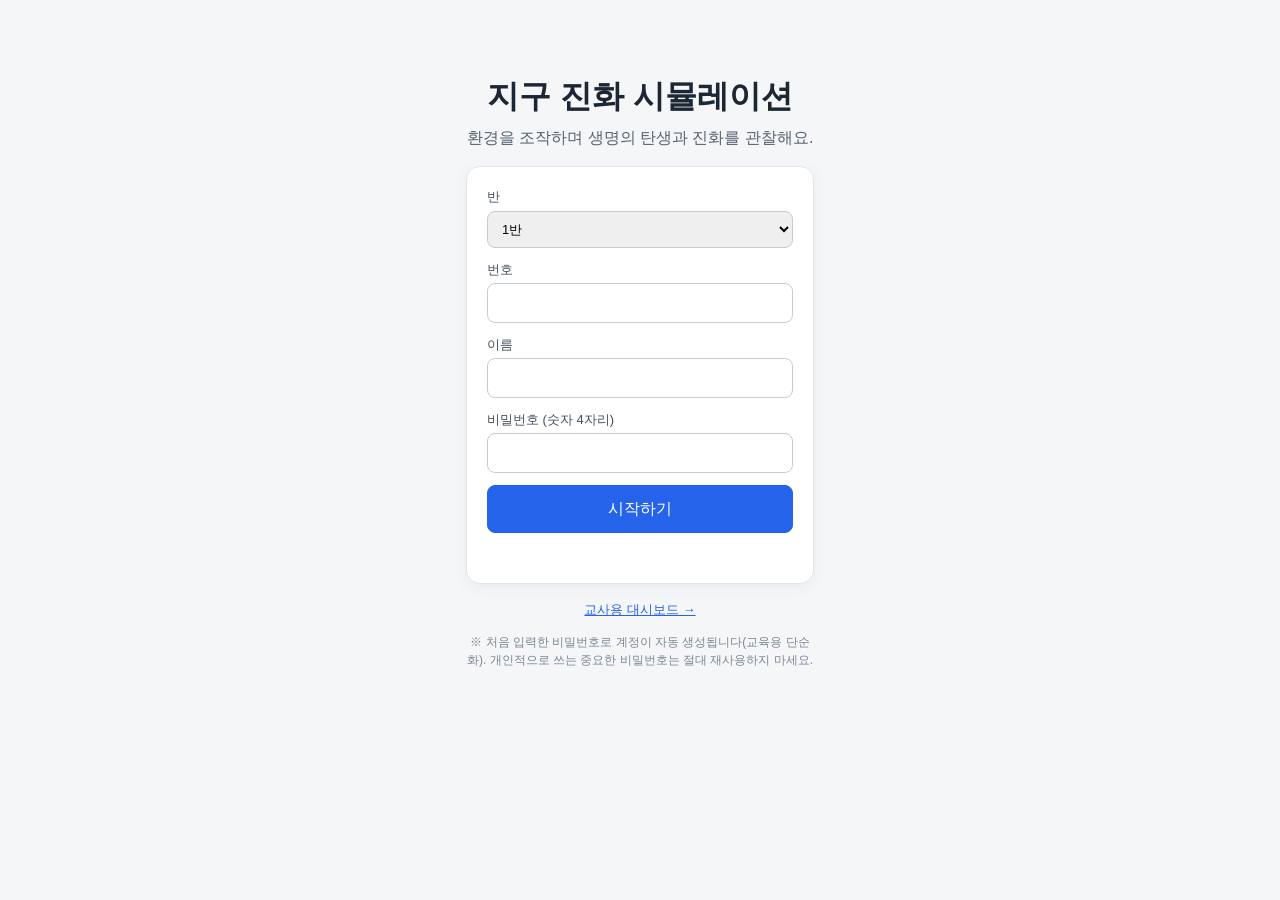
==== index.html @ 74429cf3 "Add files via upload" ====
<!doctype html>
<html lang="ko">
<head>
  <meta charset="utf-8">
  <meta name="viewport" content="width=device-width, initial-scale=1">
  <title>지구 진화 시뮬레이션 · 로그인</title>
  <link rel="stylesheet" href="css/style.css">
</head>
<body data-page="login">
  <div class="login-wrap">
    <h1>지구 진화 시뮬레이션</h1>
    <p class="sub">환경을 조작하며 생명의 탄생과 진화를 관찰해요.</p>

    <form id="loginForm" class="card">
      <label>반
        <select id="inClass"></select>
      </label>
      <label>번호
        <input id="inNumber" type="number" min="1" max="50" required>
      </label>
      <label>이름
        <input id="inName" type="text" autocomplete="off" required>
      </label>
      <label>비밀번호 (숫자 4자리)
        <input id="inPw" type="password" inputmode="numeric" pattern="[0-9]{4}" maxlength="4" required>
      </label>
      <button type="submit">시작하기</button>
      <p id="loginMsg" class="msg"></p>
    </form>

    <p class="teacher-link"><a href="teacher.html">교사용 대시보드 &rarr;</a></p>
    <p class="note">
      ※ 처음 입력한 비밀번호로 계정이 자동 생성됩니다(교육용 단순화).
      개인적으로 쓰는 중요한 비밀번호는 절대 재사용하지 마세요.
    </p>
  </div>

  <!-- 로드 순서 고정: config → sim → api → ui → main -->
  <script src="js/config.js"></script>
  <script src="js/sim.js"></script>
  <script src="js/api.js"></script>
  <script src="js/ui.js"></script>
  <script src="js/main.js"></script>
</body>
</html>
---- css/style.css ----
/* =====================================================================
 * style.css  —  세 화면(로그인 / 학생 / 교사) 공용 스타일
 * 순수 CSS만 사용. 반응형: 좁은 화면에서 1열로 접힘.
 * ===================================================================== */
* { box-sizing: border-box; }
body {
  margin: 0;
  font-family: "Pretendard", -apple-system, BlinkMacSystemFont, "Malgun Gothic", sans-serif;
  background: #f4f6f8;
  color: #1c2733;
  line-height: 1.5;
}
h1, h2, h3 { margin: 0 0 10px; }
h2 { font-size: 17px; }
h3 { font-size: 14px; color: #55636f; }
button {
  font: inherit;
  cursor: pointer;
  border: 1px solid #c3ccd6;
  background: #fff;
  border-radius: 8px;
  padding: 8px 12px;
}
button:hover { background: #eef2f6; }
button:disabled { opacity: .45; cursor: not-allowed; }
a { color: #2563eb; }

/* ---------- 로그인 / 게이트 ---------- */
.login-wrap {
  max-width: 380px;
  margin: 8vh auto;
  padding: 0 16px;
  text-align: center;
}
.login-wrap .sub { color: #55636f; margin-top: -4px; }
.card {
  background: #fff;
  border: 1px solid #e1e6ec;
  border-radius: 14px;
  padding: 20px;
  text-align: left;
  display: flex;
  flex-direction: column;
  gap: 12px;
  box-shadow: 0 4px 16px rgba(0,0,0,.05);
}
.card label { display: flex; flex-direction: column; font-size: 13px; gap: 4px; color: #44515d; }
.card input, .card select {
  font: inherit;
  padding: 9px 10px;
  border: 1px solid #c3ccd6;
  border-radius: 8px;
}
.card button { background: #2563eb; color: #fff; border-color: #2563eb; padding: 11px; }
.card button:hover { background: #1d4fd7; }
.msg { color: #c0392b; font-size: 13px; min-height: 18px; margin: 0; }
.note { color: #7a8794; font-size: 12px; margin-top: 14px; }
.teacher-link { margin-top: 16px; font-size: 13px; }

/* ---------- 상단바 ---------- */
.topbar {
  display: flex;
  justify-content: space-between;
  align-items: center;
  flex-wrap: wrap;
  gap: 8px;
  background: #10243b;
  color: #fff;
  padding: 10px 16px;
}
.topbar .tb-left { display: flex; align-items: center; gap: 10px; flex-wrap: wrap; }
.topbar .tb-right { display: flex; align-items: center; gap: 8px; flex-wrap: wrap; }
.topbar button { background: #24405f; color: #fff; border-color: #35557a; }
.topbar button:hover { background: #2f527a; }
.topbar .badge {
  background: #2f9e6e;
  padding: 2px 10px;
  border-radius: 999px;
  font-size: 13px;
}
.topbar .logout { color: #9cc4ff; font-size: 13px; }
.totalScore { font-size: 26px; font-weight: 700; }
.totalScore small { font-size: 13px; font-weight: 400; color: #9db4cc; }
.save-status { font-size: 12px; color: #9db4cc; }

/* ---------- 메인 그리드 ---------- */
.grid {
  display: grid;
  grid-template-columns: repeat(2, 1fr);
  gap: 14px;
  padding: 14px;
  max-width: 1100px;
  margin: 0 auto;
}
.panel {
  background: #fff;
  border: 1px solid #e1e6ec;
  border-radius: 12px;
  padding: 14px;
}
.hint { color: #7a8794; font-size: 12px; margin: 8px 0 0; }

/* ---------- 환경 게이지 ---------- */
.env-row, .score-row {
  display: grid;
  grid-template-columns: 96px 1fr 74px;
  align-items: center;
  gap: 8px;
  margin: 6px 0;
  font-size: 13px;
}
.env-name, .s-name { color: #44515d; }
.env-val, .s-val { text-align: right; font-variant-numeric: tabular-nums; }
.bar {
  background: #e9edf1;
  border-radius: 999px;
  height: 12px;
  overflow: hidden;
}
.bar.sm { height: 8px; }
.bar-fill {
  height: 100%;
  background: #4b7bec;
  border-radius: 999px;
  transition: width .5s ease;
}
.bar-fill.ok { background: #2f9e6e; }
.bar-fill.warn { background: #e59a3c; }

/* ---------- 분위기 배경 ---------- */
.mood {
  margin-top: 12px;
  height: 90px;
  border-radius: 10px;
  display: flex;
  align-items: flex-end;
  padding: 8px 10px;
  color: #10243b;
  font-size: 12px;
  background: linear-gradient(180deg, #bfe3ff, #a8d5b5);
  transition: background 1s ease;
}

/* ---------- 생물 카드 ---------- */
.species-grid {
  display: grid;
  grid-template-columns: repeat(2, 1fr);
  gap: 8px;
}
.sp-card {
  border: 1px solid #e6eaef;
  border-radius: 9px;
  padding: 8px 10px;
}
.sp-top { display: flex; justify-content: space-between; align-items: center; font-size: 13px; }
.sp-pop { font-size: 18px; font-weight: 700; font-variant-numeric: tabular-nums; }
.tag { font-size: 11px; padding: 1px 7px; border-radius: 999px; }
.st-none { background: #eceff2; color: #7a8794; }
.st-ext  { background: #f3d6d3; color: #b23b2e; }
.st-risk { background: #f7e2c4; color: #a9701f; }
.st-ok   { background: #d8ecdd; color: #2f7a52; }
.st-boom { background: #cfe3ff; color: #1f5bb5; }

/* ---------- 행동 버튼 ---------- */
.actions { display: flex; flex-wrap: wrap; gap: 8px; }
.actions button { background: #eef4ff; border-color: #b9cff0; }
.actions button:hover:not(:disabled) { background: #dfeafd; }

/* ---------- 점수 사유 / 퀘스트 / 로그 ---------- */
.reasons, .quests, .log { list-style: none; margin: 6px 0 0; padding: 0; font-size: 13px; }
.reasons li { padding: 2px 0; color: #44515d; }
.quests li { padding: 4px 0; border-bottom: 1px dashed #e6eaef; }
.quests li.q-done { color: #2f7a52; }
.log { max-height: 220px; overflow-y: auto; }
.log li { padding: 3px 0; border-bottom: 1px solid #f0f2f5; }
.log .lt { color: #9aa6b2; margin-right: 6px; font-variant-numeric: tabular-nums; }

/* ---------- 토스트 ---------- */
.toast {
  position: fixed;
  left: 50%;
  bottom: 24px;
  transform: translateX(-50%);
  background: #10243b;
  color: #fff;
  padding: 10px 18px;
  border-radius: 999px;
  font-size: 13px;
  z-index: 50;
}

/* ---------- 교사 테이블 ---------- */
.table-wrap { overflow-x: auto; }
table { border-collapse: collapse; width: 100%; font-size: 13px; }
th, td { border: 1px solid #e1e6ec; padding: 6px 8px; text-align: center; white-space: nowrap; }
th { background: #eef2f6; }
tbody tr { cursor: pointer; }
tbody tr:hover { background: #f0f6ff; }
.evt-item { display: inline-flex; gap: 4px; align-items: center; }
.evt-item select { font: inherit; padding: 6px; border-radius: 8px; border: 1px solid #c3ccd6; }
.auto { font-size: 12px; color: #9db4cc; display: inline-flex; gap: 4px; align-items: center; }
#btnLoginToggle.on  { background: #2f9e6e; border-color: #2f9e6e; color: #fff; }
#btnLoginToggle.off { background: #c0392b; border-color: #c0392b; color: #fff; }
#dash > .panel, #dash > .topbar { max-width: 1100px; margin: 0 auto; }
#dash > .panel { margin-top: 14px; }
.kv { display: grid; grid-template-columns: 120px 1fr; gap: 4px 10px; font-size: 13px; }
.kv div:nth-child(odd) { color: #55636f; }

/* ---------- 반응형 ---------- */
@media (max-width: 720px) {
  .grid { grid-template-columns: 1fr; }
  .species-grid { grid-template-columns: 1fr 1fr; }
}
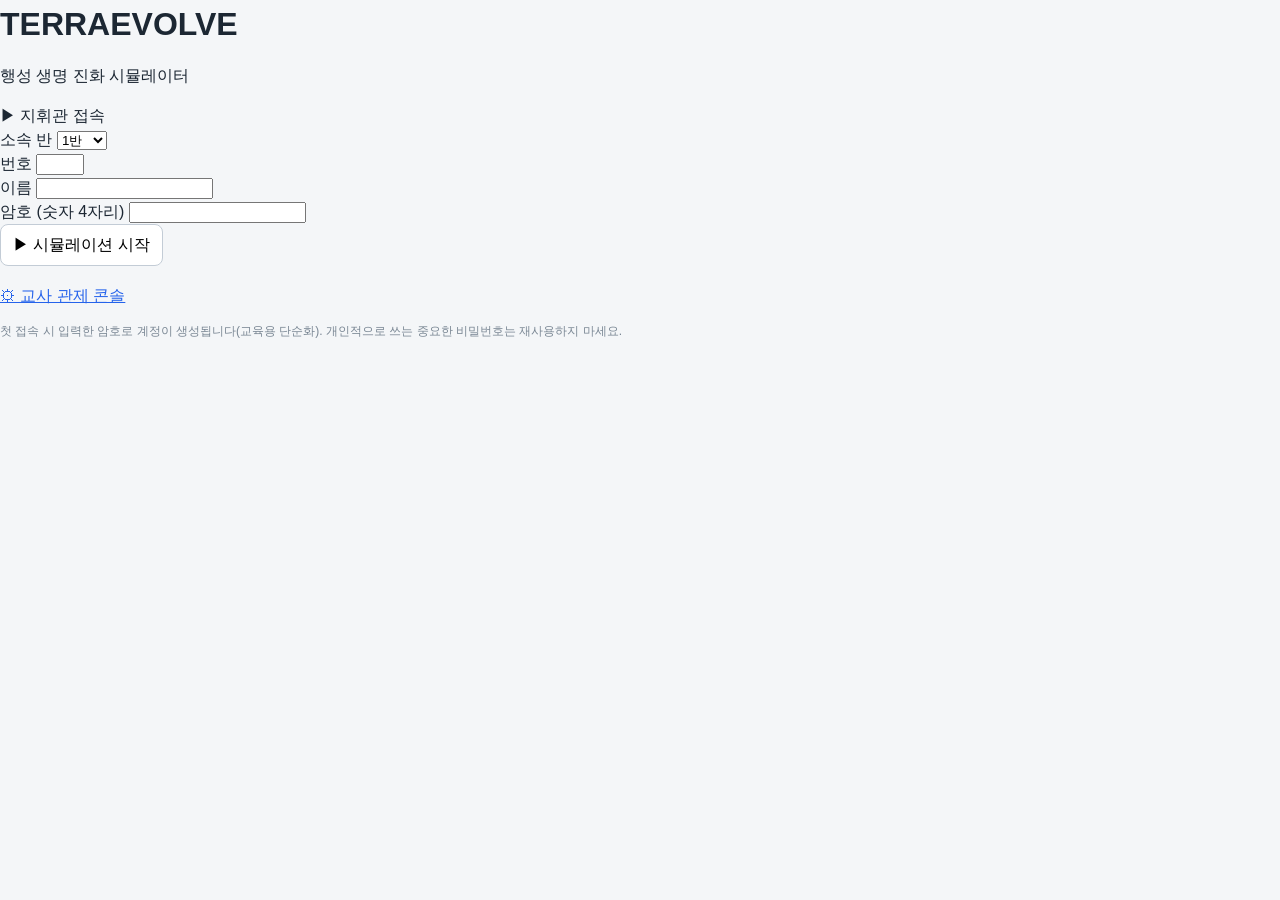
==== commit e2bd31e7: "Add files via upload" ====
--- a/index.html
+++ b/index.html
@@ -3,39 +3,55 @@
 <head>
   <meta charset="utf-8">
   <meta name="viewport" content="width=device-width, initial-scale=1">
-  <title>지구 진화 시뮬레이션 · 로그인</title>
+  <title>TERRAEVOLVE · 접속</title>
   <link rel="stylesheet" href="css/style.css">
 </head>
 <body data-page="login">
-  <div class="login-wrap">
-    <h1>지구 진화 시뮬레이션</h1>
-    <p class="sub">환경을 조작하며 생명의 탄생과 진화를 관찰해요.</p>
+  <div class="boot-screen">
+    <div class="boot-stars"></div>
 
-    <form id="loginForm" class="card">
-      <label>반
-        <select id="inClass"></select>
-      </label>
-      <label>번호
-        <input id="inNumber" type="number" min="1" max="50" required>
-      </label>
-      <label>이름
-        <input id="inName" type="text" autocomplete="off" required>
-      </label>
-      <label>비밀번호 (숫자 4자리)
-        <input id="inPw" type="password" inputmode="numeric" pattern="[0-9]{4}" maxlength="4" required>
-      </label>
-      <button type="submit">시작하기</button>
-      <p id="loginMsg" class="msg"></p>
-    </form>
+    <div class="boot-inner">
+      <div class="game-logo">
+        <div class="logo-orbit"><span class="planet"></span></div>
+        <h1>TERRA<b>EVOLVE</b></h1>
+        <p class="tagline">행성 생명 진화 시뮬레이터</p>
+      </div>
 
-    <p class="teacher-link"><a href="teacher.html">교사용 대시보드 &rarr;</a></p>
-    <p class="note">
-      ※ 처음 입력한 비밀번호로 계정이 자동 생성됩니다(교육용 단순화).
-      개인적으로 쓰는 중요한 비밀번호는 절대 재사용하지 마세요.
-    </p>
+      <form id="loginForm" class="console-panel">
+        <div class="panel-head">▶ 지휘관 접속</div>
+
+        <div class="field">
+          <label>소속 반</label>
+          <select id="inClass"></select>
+        </div>
+        <div class="field">
+          <label>번호</label>
+          <input id="inNumber" type="number" min="1" max="50" required>
+        </div>
+        <div class="field">
+          <label>이름</label>
+          <input id="inName" type="text" autocomplete="off" required>
+        </div>
+        <div class="field">
+          <label>암호 (숫자 4자리)</label>
+          <input id="inPw" type="password" inputmode="numeric" pattern="[0-9]{4}" maxlength="4" required>
+        </div>
+
+        <button type="submit" class="btn-start">▶ 시뮬레이션 시작</button>
+        <p id="loginMsg" class="msg"></p>
+      </form>
+
+      <div class="boot-menu">
+        <a href="teacher.html" class="btn-sub">⚙ 교사 관제 콘솔</a>
+      </div>
+
+      <p class="note">
+        첫 접속 시 입력한 암호로 계정이 생성됩니다(교육용 단순화).
+        개인적으로 쓰는 중요한 비밀번호는 재사용하지 마세요.
+      </p>
+    </div>
   </div>
 
-  <!-- 로드 순서 고정: config → sim → api → ui → main -->
   <script src="js/config.js"></script>
   <script src="js/sim.js"></script>
   <script src="js/api.js"></script>
